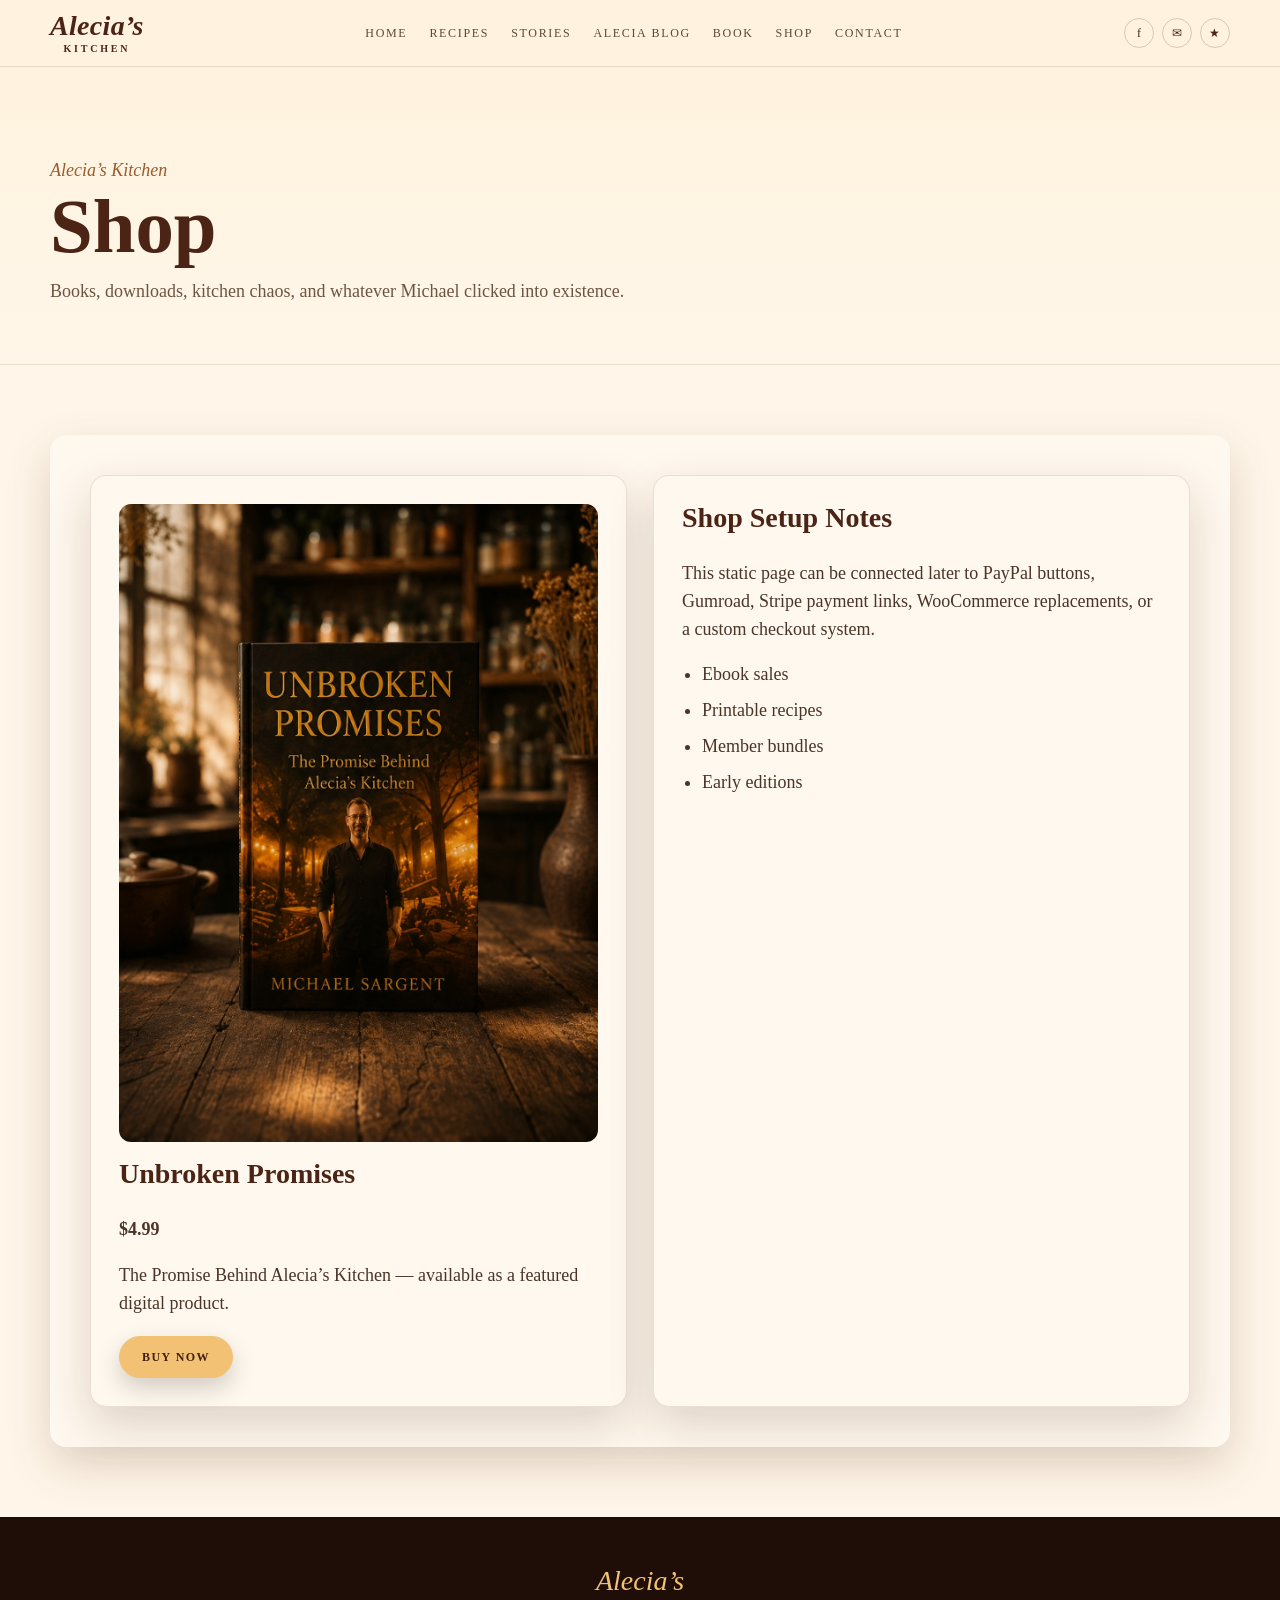
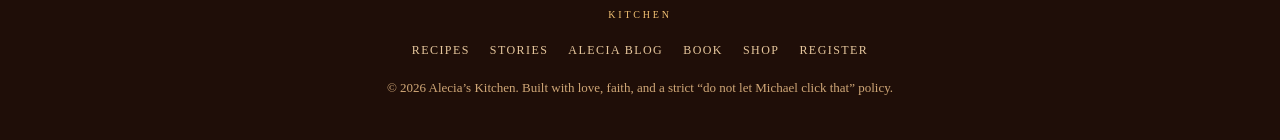
==== shop.html @ 9a566c8b "Add files via upload" ====
<!doctype html>
<html lang="en">
<head>
  <meta charset="utf-8">
  <meta name="viewport" content="width=device-width, initial-scale=1">
  <title>Shop</title>
  <link rel="stylesheet" href="style.css">
</head>
<body>
<header class="ak-site-header">
  <div class="ak-wrap ak-header-inner">
    <a class="ak-logo" href="index.html" aria-label="Alecia's Kitchen">
      <span class="ak-logo-main">Alecia’s</span>
      <span class="ak-logo-sub">Kitchen</span>
    </a>
    <button class="ak-menu-toggle" type="button" aria-expanded="false" aria-controls="ak-primary-nav">Menu</button>
    <nav id="ak-primary-nav" class="ak-nav" aria-label="Primary Menu">
          <a href="index.html">Home</a>
          <a href="recipes.html">Recipes</a>
          <a href="stories.html">Stories</a>
          <a href="alecia-blog.html">Alecia Blog</a>
          <a href="book.html">Book</a>
          <a href="shop.html">Shop</a>
          <a href="contact.html">Contact</a>
</nav>
    <div class="ak-social" aria-hidden="true">
      <span class="ak-dot">f</span>
      <span class="ak-dot">✉</span>
      <span class="ak-dot">★</span>
    </div>
  </div>
</header>

<section class="ak-page-hero">
  <div class="ak-wrap">
    <span class="ak-eyebrow">Alecia’s Kitchen</span>
    <h1>Shop</h1>
    <p>Books, downloads, kitchen chaos, and whatever Michael clicked into existence.</p>
  </div>
</section>

<main class="ak-page"><div class="ak-wrap"><div class="ak-content ak-prose">
<div class="ak-grid-2">
  <div class="ak-simple-card"><img src="our-book.jpg" alt="Book cover" style="border-radius:12px;margin-bottom:18px;"><h3>Unbroken Promises</h3><p><strong>$4.99</strong></p><p>The Promise Behind Alecia’s Kitchen — available as a featured digital product.</p><a class="ak-btn light" href="payment.html">Buy Now</a></div>
  <div class="ak-simple-card"><h3>Shop Setup Notes</h3><p>This static page can be connected later to PayPal buttons, Gumroad, Stripe payment links, WooCommerce replacements, or a custom checkout system.</p><ul class="ak-list"><li>Ebook sales</li><li>Printable recipes</li><li>Member bundles</li><li>Early editions</li></ul></div>
</div>
</div></div></main>
<footer class="ak-site-footer">
  <div class="ak-wrap">
    <a class="ak-footer-logo" href="index.html">
      <span class="ak-logo-main">Alecia’s</span>
      <span class="ak-logo-sub">Kitchen</span>
    </a>
    <div class="ak-footer-links">
          <a href="recipes.html">Recipes</a>
          <a href="stories.html">Stories</a>
          <a href="alecia-blog.html">Alecia Blog</a>
          <a href="book.html">Book</a>
          <a href="shop.html">Shop</a>
          <a href="join-the-table.html">Register</a>
</div>
    <div class="ak-copyright">© 2026 Alecia’s Kitchen. Built with love, faith, and a strict “do not let Michael click that” policy.</div>
  </div>
</footer>
<script src="theme.js"></script>
</body>
</html>
---- style.css ----
/*
Theme Name: Alecia's Kitchen Complete
Theme URI: https://www.aleciaunderwood.site/
Author: Michael Sargent
Author URI: https://www.aleciaunderwood.site/
Description: A warm, rustic Alecia's Kitchen WordPress theme with hero image, recipe cards, story cards, book/shop section, blog feed, and responsive layout.
Version: 1.0.0
Requires at least: 6.0
Tested up to: 6.9
Requires PHP: 8.0
License: GPLv2 or later
License URI: https://www.gnu.org/licenses/gpl-2.0.html
Text Domain: alecias-kitchen-complete
Tags: custom-background, custom-logo, featured-images, blog, food-and-drink, one-column, responsive-layout
*/

:root{
  --ak-cream:#fff6e9;
  --ak-paper:#f6e5cc;
  --ak-paper-2:#f2d8b5;
  --ak-brown:#4b2415;
  --ak-brown-2:#6e321b;
  --ak-copper:#b97235;
  --ak-gold:#d59a4a;
  --ak-dark:#1f0e08;
  --ak-text:#44291d;
  --ak-muted:#7d614f;
  --ak-card:#fff8ee;
  --ak-shadow:0 18px 45px rgba(79,40,18,.18);
  --ak-radius:16px;
}

*{box-sizing:border-box}
html{scroll-behavior:smooth}
body{
  margin:0;
  background:var(--ak-cream);
  color:var(--ak-text);
  font-family: Georgia, "Times New Roman", serif;
  line-height:1.55;
}
img{max-width:100%;display:block}
a{color:inherit;text-decoration:none}
p{margin-top:0}
.ak-wrap{width:min(1180px,calc(100% - 40px));margin-inline:auto}

/* Header */
.ak-site-header{
  background:#fff2df;
  border-bottom:1px solid rgba(91,51,27,.14);
  position:sticky;
  top:0;
  z-index:100;
}
.ak-header-inner{
  min-height:66px;
  display:flex;
  align-items:center;
  justify-content:space-between;
  gap:24px;
}
.ak-logo{
  display:flex;
  flex-direction:column;
  line-height:.9;
  color:var(--ak-brown);
  font-weight:700;
  letter-spacing:.02em;
}
.ak-logo-main{
  font-size:28px;
  font-style:italic;
}
.ak-logo-sub{
  font-size:10px;
  letter-spacing:.28em;
  text-transform:uppercase;
  text-align:center;
  margin-top:5px;
}
.ak-nav{
  display:flex;
  gap:22px;
  align-items:center;
  font-size:12px;
  letter-spacing:.14em;
  text-transform:uppercase;
}
.ak-nav a{
  opacity:.85;
  padding:10px 0;
}
.ak-nav a:hover{color:var(--ak-copper)}
.ak-social{
  display:flex;
  gap:8px;
}
.ak-dot{
  width:30px;
  height:30px;
  border-radius:999px;
  border:1px solid rgba(93,50,25,.22);
  display:grid;
  place-items:center;
  font-size:12px;
  color:var(--ak-brown);
}

/* Hero */
.ak-hero{
  position:relative;
  min-height:620px;
  background-image:
    linear-gradient(90deg, rgba(27,12,5,.72) 0%, rgba(27,12,5,.55) 27%, rgba(27,12,5,.15) 48%, rgba(27,12,5,.05) 100%),
    url("hero.jpg");
  background-size:cover;
  background-position:center center;
  background-repeat:no-repeat;
  display:flex;
  align-items:center;
  overflow:hidden;
}
.ak-hero::after{
  content:"";
  position:absolute;
  left:0;right:0;bottom:0;
  height:120px;
  background:linear-gradient(to top,var(--ak-cream),rgba(255,246,233,0));
  pointer-events:none;
}
.ak-hero-copy{
  position:relative;
  z-index:2;
  width:min(520px,92vw);
  color:#fff5e6;
  text-shadow:0 4px 22px rgba(0,0,0,.45);
  padding-block:60px;
}
.ak-kicker-script{
  font-size:42px;
  font-style:italic;
  line-height:1;
  color:#ffe5bc;
}
.ak-hero h1{
  margin:8px 0 18px;
  font-size:clamp(62px,8vw,116px);
  line-height:.83;
  letter-spacing:-.05em;
  color:#fff3e1;
}
.ak-rule{
  display:flex;
  align-items:center;
  gap:10px;
  margin:22px 0 14px;
  color:#fff1da;
}
.ak-rule::before,.ak-rule::after{
  content:"";
  height:1px;
  width:125px;
  background:rgba(255,238,209,.78);
}
.ak-heart{font-size:22px;line-height:1}
.ak-hero p{
  font-size:21px;
  max-width:470px;
  color:#fff6e8;
  margin-bottom:0;
}
.ak-cta-row{
  display:flex;
  flex-wrap:wrap;
  gap:12px;
  margin-top:24px;
}
.ak-btn{
  display:inline-flex;
  align-items:center;
  justify-content:center;
  min-height:42px;
  padding:0 22px;
  border-radius:999px;
  border:1px solid rgba(255,235,203,.65);
  background:rgba(117,52,23,.85);
  color:#fff4df;
  font-size:12px;
  letter-spacing:.12em;
  text-transform:uppercase;
  font-weight:700;
  box-shadow:0 10px 25px rgba(0,0,0,.18);
  transition:.22s ease;
}
.ak-btn:hover{
  transform:translateY(-2px);
  background:#9b4b22;
}
.ak-btn.light{
  background:#f2c173;
  color:#412112;
  border-color:#f2c173;
}
.ak-btn.ghost{
  background:rgba(255,255,255,.06);
}

/* Feature strip */
.ak-feature-strip{
  background:#f6e4ca;
  border-top:1px solid rgba(80,43,25,.08);
  border-bottom:1px solid rgba(80,43,25,.12);
  padding:28px 0;
}
.ak-features{
  display:grid;
  grid-template-columns:repeat(4,1fr);
  gap:18px;
}
.ak-feature{
  display:grid;
  grid-template-columns:48px 1fr;
  gap:14px;
  align-items:center;
  padding-inline:12px;
  border-right:1px solid rgba(129,74,41,.28);
}
.ak-feature:last-child{border-right:0}
.ak-icon{
  font-size:35px;
  color:var(--ak-copper);
  text-align:center;
}
.ak-feature h3{
  margin:0;
  font-size:18px;
  color:var(--ak-brown);
}
.ak-feature p{
  margin:2px 0 0;
  font-size:14px;
  color:#6b4e3a;
  line-height:1.35;
}

/* Cards section */
.ak-section{
  padding:80px 0;
}
.ak-section.alt{background:#f2dcbf}
.ak-section.dark{
  background:linear-gradient(135deg,#2a1008,#51210f);
  color:#fff1dd;
}
.ak-section-head{
  text-align:center;
  width:min(760px,100%);
  margin:0 auto 36px;
}
.ak-eyebrow{
  display:block;
  font-style:italic;
  color:#9b5b2e;
  font-size:18px;
  margin-bottom:6px;
}
.ak-section-head h2{
  margin:0 0 12px;
  color:var(--ak-brown);
  font-size:clamp(34px,4vw,54px);
  line-height:.96;
  letter-spacing:-.035em;
}
.ak-section-head p{
  color:#795c48;
  font-size:16px;
}
.ak-card-grid{
  display:grid;
  grid-template-columns:repeat(3,1fr);
  gap:20px;
}
.ak-home-card{
  position:relative;
  min-height:330px;
  border-radius:var(--ak-radius);
  overflow:hidden;
  background:#2e160d;
  box-shadow:var(--ak-shadow);
  isolation:isolate;
}
.ak-home-card::before{
  content:"";
  position:absolute;
  inset:0;
  background:linear-gradient(to top,rgba(27,11,5,.88) 0%,rgba(27,11,5,.35) 48%,rgba(27,11,5,.06) 100%);
  z-index:1;
}
.ak-home-card img{
  position:absolute;
  inset:0;
  width:100%;
  height:100%;
  object-fit:cover;
}
.ak-card-content{
  position:absolute;
  z-index:2;
  left:0;
  right:0;
  bottom:0;
  padding:26px;
  color:#fff2dd;
}
.ak-card-content h3{
  margin:0 0 10px;
  font-size:29px;
  line-height:1;
  color:#fff5e7;
}
.ak-card-content p{
  font-size:14px;
  color:#f6dfc2;
  margin-bottom:18px;
}
.ak-mini-btn{
  display:inline-flex;
  background:#9e4d23;
  color:#fff2dd;
  border-radius:7px;
  padding:11px 18px;
  font-size:12px;
  letter-spacing:.12em;
  text-transform:uppercase;
  font-weight:700;
}
.ak-mini-btn:hover{background:#bd6831}

/* Blog / corner */
.ak-corner-grid{
  display:grid;
  grid-template-columns:1.05fr .95fr;
  gap:24px;
  align-items:stretch;
}
.ak-corner-box{
  border-radius:var(--ak-radius);
  background:#5a2715;
  color:#fff0d7;
  min-height:330px;
  padding:46px;
  box-shadow:var(--ak-shadow);
  display:flex;
  flex-direction:column;
  justify-content:center;
}
.ak-corner-box .ak-eyebrow{color:#f0be78}
.ak-corner-box h2{
  margin:0 0 16px;
  font-size:40px;
  line-height:1.05;
  letter-spacing:-.03em;
}
.ak-list-cards{
  display:grid;
  gap:14px;
}
.ak-post-card{
  background:#fff8ee;
  border:1px solid rgba(90,44,20,.12);
  border-radius:12px;
  padding:22px;
  box-shadow:0 10px 24px rgba(71,35,16,.08);
}
.ak-post-card h3{
  margin:0 0 8px;
  color:var(--ak-brown);
  font-size:22px;
  line-height:1.1;
}
.ak-post-card p{
  color:#725540;
  font-size:14px;
  margin-bottom:10px;
}
.ak-text-link{
  color:#9b4b22;
  font-size:12px;
  letter-spacing:.1em;
  text-transform:uppercase;
  font-weight:700;
}

/* Book section */
.ak-book-wrap{
  display:grid;
  grid-template-columns:250px 1fr;
  gap:44px;
  align-items:center;
}
.ak-book-cover{
  border-radius:12px;
  overflow:hidden;
  border:1px solid rgba(255,232,190,.28);
  box-shadow:0 25px 60px rgba(0,0,0,.28);
}
.ak-price{
  display:inline-flex;
  background:#fff6e9;
  color:#4b2110;
  border-radius:999px;
  padding:8px 12px;
  font-size:12px;
  font-weight:800;
  margin-bottom:14px;
}
.ak-book-copy h2{
  margin:0 0 16px;
  font-size:clamp(36px,5vw,58px);
  line-height:.95;
  color:#fff2dc;
}
.ak-book-copy p{
  color:#eed2b4;
  font-size:17px;
}
.ak-book-copy .ak-cta-row{margin-top:26px}

/* Latest posts */
.ak-latest-grid{
  display:grid;
  grid-template-columns:repeat(3,1fr);
  gap:20px;
}
.ak-wp-post{
  background:#fff8ee;
  border-radius:var(--ak-radius);
  overflow:hidden;
  box-shadow:var(--ak-shadow);
}
.ak-wp-post-thumb{
  height:180px;
  background:linear-gradient(135deg,#98501f,#d09244);
  display:grid;
  place-items:center;
  color:#fff6e8;
  font-size:34px;
}
.ak-wp-post-content{padding:22px}
.ak-wp-post h3{
  margin:0 0 8px;
  color:var(--ak-brown);
  font-size:24px;
}
.ak-wp-post p{
  color:#755945;
  font-size:14px;
}

/* Subscribe */
.ak-subscribe{
  text-align:center;
  padding:60px 0 70px;
  border-top:1px solid rgba(80,43,25,.10);
}
.ak-subscribe h2{
  width:min(760px,100%);
  margin:0 auto 12px;
  font-size:clamp(32px,4vw,48px);
  line-height:1;
  color:var(--ak-brown);
}
.ak-subscribe p{
  width:min(520px,100%);
  margin:0 auto 22px;
  color:#765a45;
}

/* Footer */
.ak-site-footer{
  background:#1f0e08;
  color:#e7c79d;
  padding:42px 0;
  text-align:center;
}
.ak-footer-logo{
  display:inline-flex;
  flex-direction:column;
  margin-bottom:18px;
  color:#f2c173;
}
.ak-footer-links{
  display:flex;
  justify-content:center;
  flex-wrap:wrap;
  gap:20px;
  font-size:12px;
  letter-spacing:.12em;
  text-transform:uppercase;
  margin-bottom:18px;
}
.ak-copyright{
  font-size:13px;
  color:#d0a777;
}

/* Pages / posts */
.ak-page{
  padding:70px 0;
}
.ak-page h1{
  font-size:clamp(40px,5vw,62px);
  line-height:1;
  color:var(--ak-brown);
}
.ak-content{
  background:#fff8ee;
  border-radius:16px;
  box-shadow:var(--ak-shadow);
  padding:40px;
}

/* Mobile */
.ak-menu-toggle{display:none}
@media (max-width: 980px){
  .ak-nav{display:none}
  .ak-menu-toggle{
    display:inline-flex;
    border:1px solid rgba(93,50,25,.24);
    background:transparent;
    color:var(--ak-brown);
    border-radius:999px;
    padding:9px 14px;
    text-transform:uppercase;
    letter-spacing:.12em;
    font-size:12px;
    cursor:pointer;
  }
  .ak-nav.is-open{
    display:flex;
    position:absolute;
    left:20px;
    right:20px;
    top:70px;
    flex-direction:column;
    background:#fff4e4;
    border:1px solid rgba(93,50,25,.14);
    border-radius:14px;
    padding:18px;
    box-shadow:var(--ak-shadow);
    align-items:flex-start;
  }
  .ak-hero{
    min-height:560px;
    background-position:64% center;
  }
  .ak-hero h1{font-size:64px}
  .ak-features{grid-template-columns:repeat(2,1fr)}
  .ak-feature:nth-child(2){border-right:0}
  .ak-card-grid,.ak-latest-grid{grid-template-columns:1fr 1fr}
  .ak-corner-grid,.ak-book-wrap{grid-template-columns:1fr}
  .ak-book-cover{width:min(260px,100%);margin-inline:auto}
}
@media (max-width: 640px){
  .ak-wrap{width:min(100% - 28px,1180px)}
  .ak-header-inner{min-height:60px}
  .ak-logo-main{font-size:23px}
  .ak-social{display:none}
  .ak-hero{
    min-height:620px;
    align-items:flex-end;
    background-position:70% center;
  }
  .ak-hero::before{
    content:"";
    position:absolute;
    inset:0;
    background:linear-gradient(to top,rgba(27,12,5,.88),rgba(27,12,5,.34),rgba(27,12,5,.15));
  }
  .ak-hero-copy{padding-bottom:80px}
  .ak-kicker-script{font-size:32px}
  .ak-hero h1{font-size:54px}
  .ak-hero p{font-size:17px}
  .ak-rule::before,.ak-rule::after{width:80px}
  .ak-features{grid-template-columns:1fr}
  .ak-feature{border-right:0;border-bottom:1px solid rgba(129,74,41,.20);padding:12px 0}
  .ak-feature:last-child{border-bottom:0}
  .ak-card-grid,.ak-latest-grid{grid-template-columns:1fr}
  .ak-section{padding:58px 0}
  .ak-corner-box{padding:30px}
  .ak-book-wrap{gap:25px}
  .ak-content{padding:26px}
}


.ak-page-hero{padding:90px 0 40px;background:linear-gradient(180deg,#fff3de,#fff6e9);border-bottom:1px solid rgba(80,43,25,.10)}
.ak-page-hero h1{margin:0 0 14px;font-size:clamp(42px,6vw,78px);line-height:.95;color:var(--ak-brown)}
.ak-page-hero p{max-width:760px;color:#6e5542;font-size:18px}
.ak-prose{font-size:18px;color:#4c3428}
.ak-prose p{margin-bottom:18px}
.ak-prose h2{font-size:32px;line-height:1;color:var(--ak-brown);margin:34px 0 14px}
.ak-grid-2{display:grid;grid-template-columns:1fr 1fr;gap:26px}
.ak-simple-card{background:#fff8ee;border:1px solid rgba(90,44,20,.12);border-radius:16px;box-shadow:var(--ak-shadow);padding:28px}
.ak-simple-card h3{margin-top:0;color:var(--ak-brown);font-size:28px;line-height:1}
.ak-list{padding-left:20px}
.ak-list li{margin:8px 0}
.ak-form-grid{display:grid;grid-template-columns:1fr 1fr;gap:16px}
.ak-input,.ak-textarea{width:100%;padding:14px 16px;border:1px solid rgba(90,44,20,.18);border-radius:12px;background:#fffdf9;font:inherit;color:var(--ak-text)}
.ak-textarea{min-height:160px;resize:vertical}
.ak-table{width:100%;border-collapse:collapse;background:#fff8ee;border-radius:14px;overflow:hidden;box-shadow:var(--ak-shadow)}
.ak-table th,.ak-table td{padding:14px 16px;border-bottom:1px solid rgba(90,44,20,.1);text-align:left}
.ak-table th{background:#f6e4ca;color:var(--ak-brown)}
.ak-badge{display:inline-block;background:#f2c173;color:#44210e;border-radius:999px;padding:6px 10px;font-size:12px;font-weight:700;letter-spacing:.08em;text-transform:uppercase}
@media (max-width: 800px){.ak-grid-2,.ak-form-grid{grid-template-columns:1fr}}


/* Payment page */
.ak-payment-layout{
  display:grid;
  grid-template-columns:1.05fr .95fr;
  gap:28px;
  align-items:start;
}
.ak-payment-box{
  background:#fff8ee;
  border:1px solid rgba(90,44,20,.12);
  border-radius:18px;
  box-shadow:var(--ak-shadow);
  padding:30px;
}
.ak-payment-box h2{
  color:var(--ak-brown);
  font-size:34px;
  line-height:1;
  margin:0 0 14px;
}
.ak-product-row{
  display:grid;
  grid-template-columns:96px 1fr;
  gap:18px;
  align-items:center;
  padding:18px 0;
  border-top:1px solid rgba(90,44,20,.12);
  border-bottom:1px solid rgba(90,44,20,.12);
  margin:20px 0;
}
.ak-product-row img{
  border-radius:10px;
  box-shadow:0 10px 28px rgba(65,31,13,.18);
}
.ak-price-large{
  font-size:38px;
  color:var(--ak-brown);
  line-height:1;
  font-weight:800;
  margin:8px 0 0;
}
.ak-payment-note{
  background:#f6e4ca;
  border-left:5px solid var(--ak-copper);
  border-radius:12px;
  padding:16px 18px;
  color:#5c3b29;
  margin-top:20px;
}
.ak-paypal-area{margin-top:20px}
.ak-venmo-btn{
  display:flex;
  align-items:center;
  justify-content:center;
  width:100%;
  min-height:48px;
  border-radius:999px;
  background:#3d95ce;
  color:#fff;
  font-weight:800;
  letter-spacing:.06em;
  text-transform:uppercase;
  margin-top:12px;
  border:0;
  cursor:pointer;
}
.ak-venmo-btn:hover{filter:brightness(.95)}
.ak-checkout-list{margin:0;padding-left:20px}
.ak-checkout-list li{margin:8px 0}
.ak-code-warning{font-size:14px;color:#80624d}
.ak-hidden{display:none!important}
.ak-setup-code{
  display:block;
  background:#2a1008;
  color:#fff1dd;
  border-radius:12px;
  padding:14px;
  overflow:auto;
  font-size:13px;
}
@media (max-width: 860px){
  .ak-payment-layout{grid-template-columns:1fr}
}
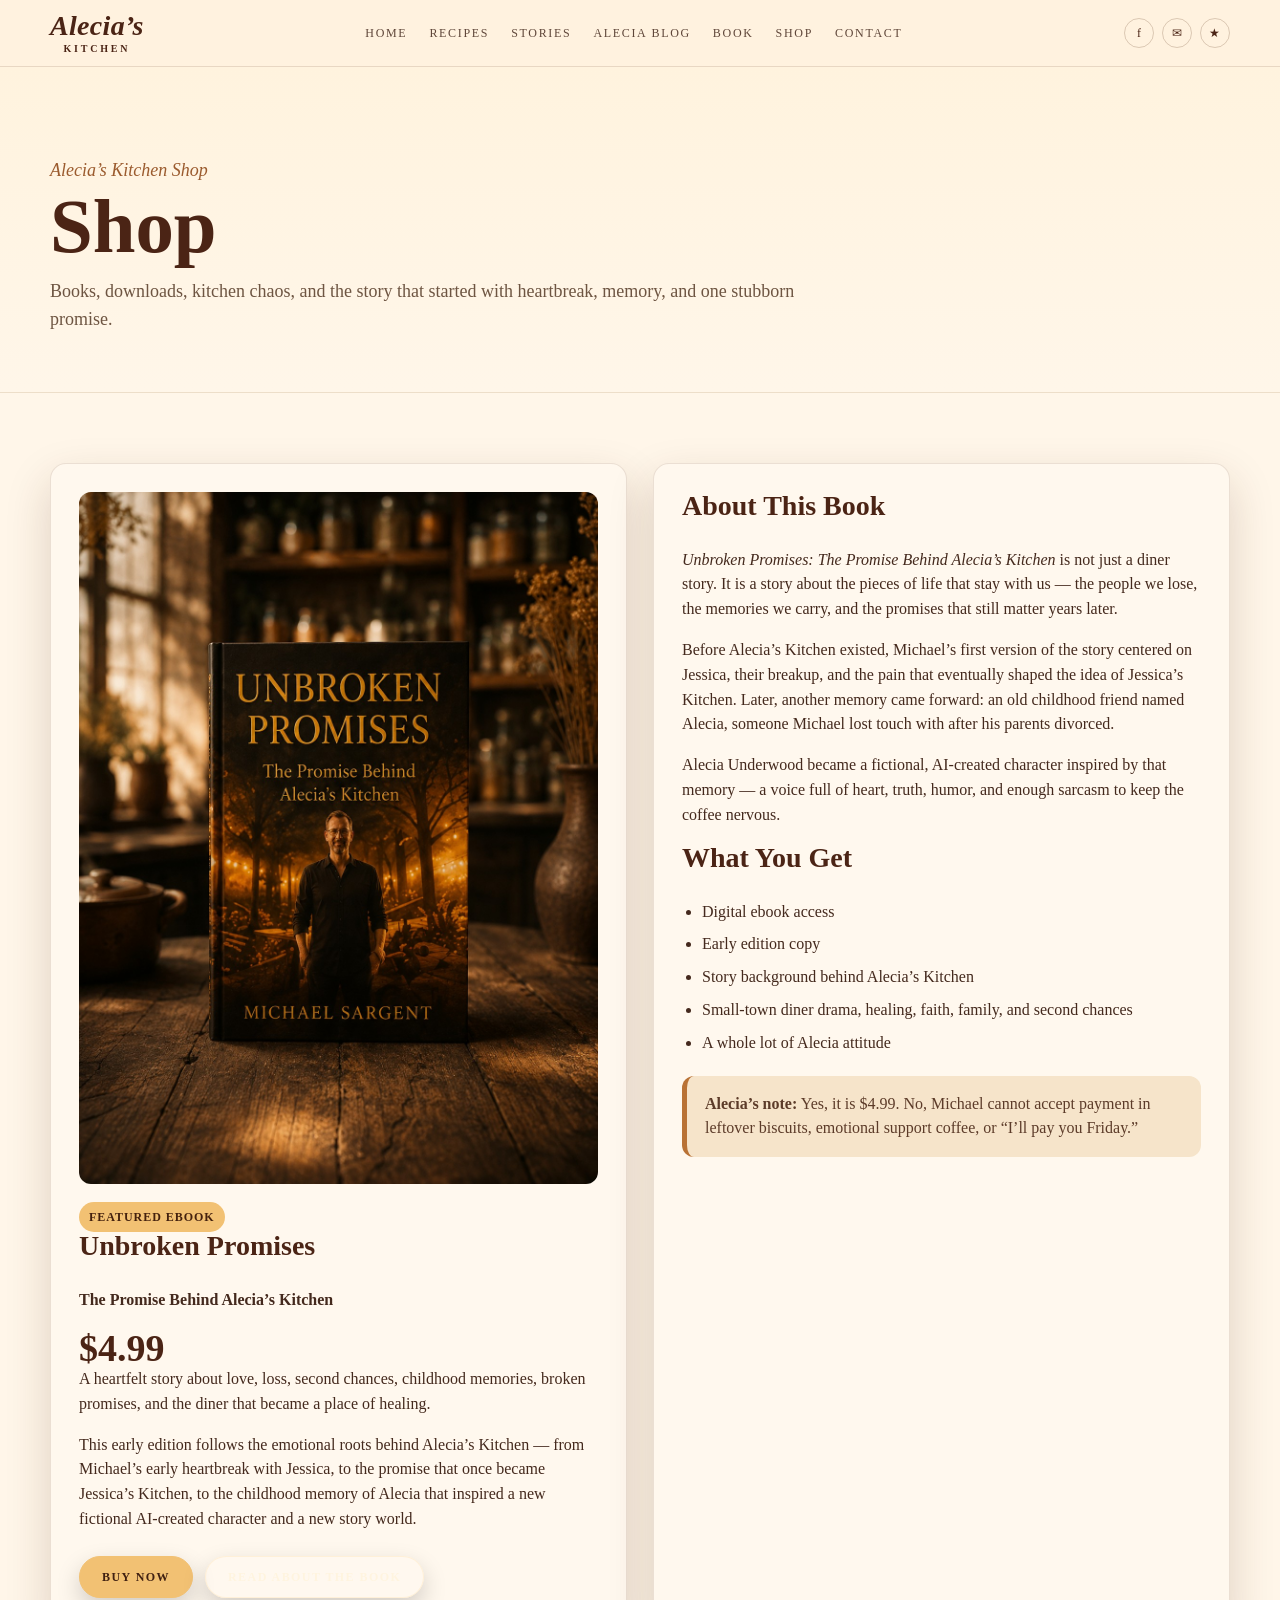
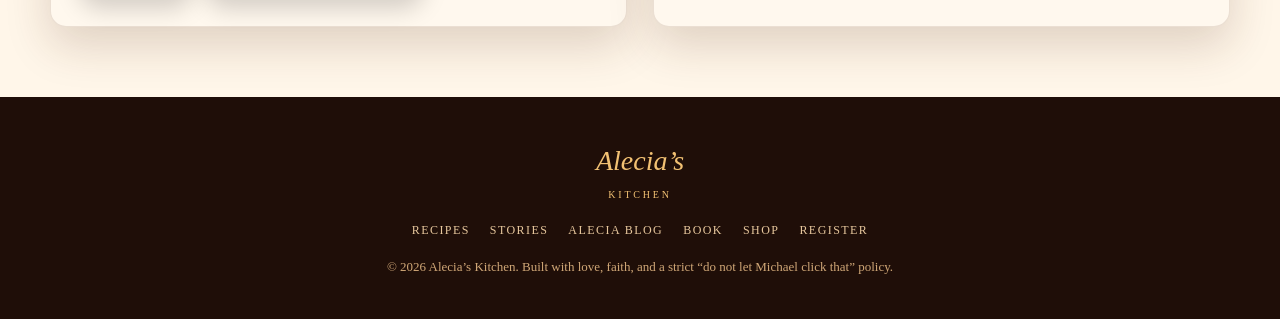
==== commit 4d705eb3: "Add files via upload" ====
--- a/shop.html
+++ b/shop.html
@@ -31,20 +31,64 @@
   </div>
 </header>
 
+
 <section class="ak-page-hero">
   <div class="ak-wrap">
-    <span class="ak-eyebrow">Alecia’s Kitchen</span>
+    <span class="ak-eyebrow">Alecia’s Kitchen Shop</span>
     <h1>Shop</h1>
-    <p>Books, downloads, kitchen chaos, and whatever Michael clicked into existence.</p>
+    <p>Books, downloads, kitchen chaos, and the story that started with heartbreak, memory, and one stubborn promise.</p>
   </div>
 </section>
 
-<main class="ak-page"><div class="ak-wrap"><div class="ak-content ak-prose">
-<div class="ak-grid-2">
-  <div class="ak-simple-card"><img src="our-book.jpg" alt="Book cover" style="border-radius:12px;margin-bottom:18px;"><h3>Unbroken Promises</h3><p><strong>$4.99</strong></p><p>The Promise Behind Alecia’s Kitchen — available as a featured digital product.</p><a class="ak-btn light" href="payment.html">Buy Now</a></div>
-  <div class="ak-simple-card"><h3>Shop Setup Notes</h3><p>This static page can be connected later to PayPal buttons, Gumroad, Stripe payment links, WooCommerce replacements, or a custom checkout system.</p><ul class="ak-list"><li>Ebook sales</li><li>Printable recipes</li><li>Member bundles</li><li>Early editions</li></ul></div>
-</div>
-</div></div></main>
+<main class="ak-page">
+  <div class="ak-wrap">
+    <div class="ak-grid-2">
+      <section class="ak-simple-card">
+        <img src="our-book.jpg" alt="Unbroken Promises: The Promise Behind Alecia’s Kitchen book cover" style="border-radius:12px;margin-bottom:18px;">
+        <span class="ak-badge">Featured Ebook</span>
+        <h3>Unbroken Promises</h3>
+        <p><strong>The Promise Behind Alecia’s Kitchen</strong></p>
+        <p class="ak-price-large">$4.99</p>
+        <p>
+          A heartfelt story about love, loss, second chances, childhood memories, broken promises, and the diner that became a place of healing.
+        </p>
+        <p>
+          This early edition follows the emotional roots behind Alecia’s Kitchen — from Michael’s early heartbreak with Jessica, to the promise that once became Jessica’s Kitchen, to the childhood memory of Alecia that inspired a new fictional AI-created character and a new story world.
+        </p>
+        <div class="ak-cta-row">
+          <a class="ak-btn light" href="payment.html">Buy Now</a>
+          <a class="ak-btn ghost" href="book.html">Read About the Book</a>
+        </div>
+      </section>
+
+      <section class="ak-simple-card">
+        <h3>About This Book</h3>
+        <p>
+          <em>Unbroken Promises: The Promise Behind Alecia’s Kitchen</em> is not just a diner story. It is a story about the pieces of life that stay with us — the people we lose, the memories we carry, and the promises that still matter years later.
+        </p>
+        <p>
+          Before Alecia’s Kitchen existed, Michael’s first version of the story centered on Jessica, their breakup, and the pain that eventually shaped the idea of Jessica’s Kitchen. Later, another memory came forward: an old childhood friend named Alecia, someone Michael lost touch with after his parents divorced.
+        </p>
+        <p>
+          Alecia Underwood became a fictional, AI-created character inspired by that memory — a voice full of heart, truth, humor, and enough sarcasm to keep the coffee nervous.
+        </p>
+
+        <h3>What You Get</h3>
+        <ul class="ak-list">
+          <li>Digital ebook access</li>
+          <li>Early edition copy</li>
+          <li>Story background behind Alecia’s Kitchen</li>
+          <li>Small-town diner drama, healing, faith, family, and second chances</li>
+          <li>A whole lot of Alecia attitude</li>
+        </ul>
+
+        <div class="ak-payment-note">
+          <strong>Alecia’s note:</strong> Yes, it is $4.99. No, Michael cannot accept payment in leftover biscuits, emotional support coffee, or “I’ll pay you Friday.”
+        </div>
+      </section>
+    </div>
+  </div>
+</main>
 <footer class="ak-site-footer">
   <div class="ak-wrap">
     <a class="ak-footer-logo" href="index.html">
